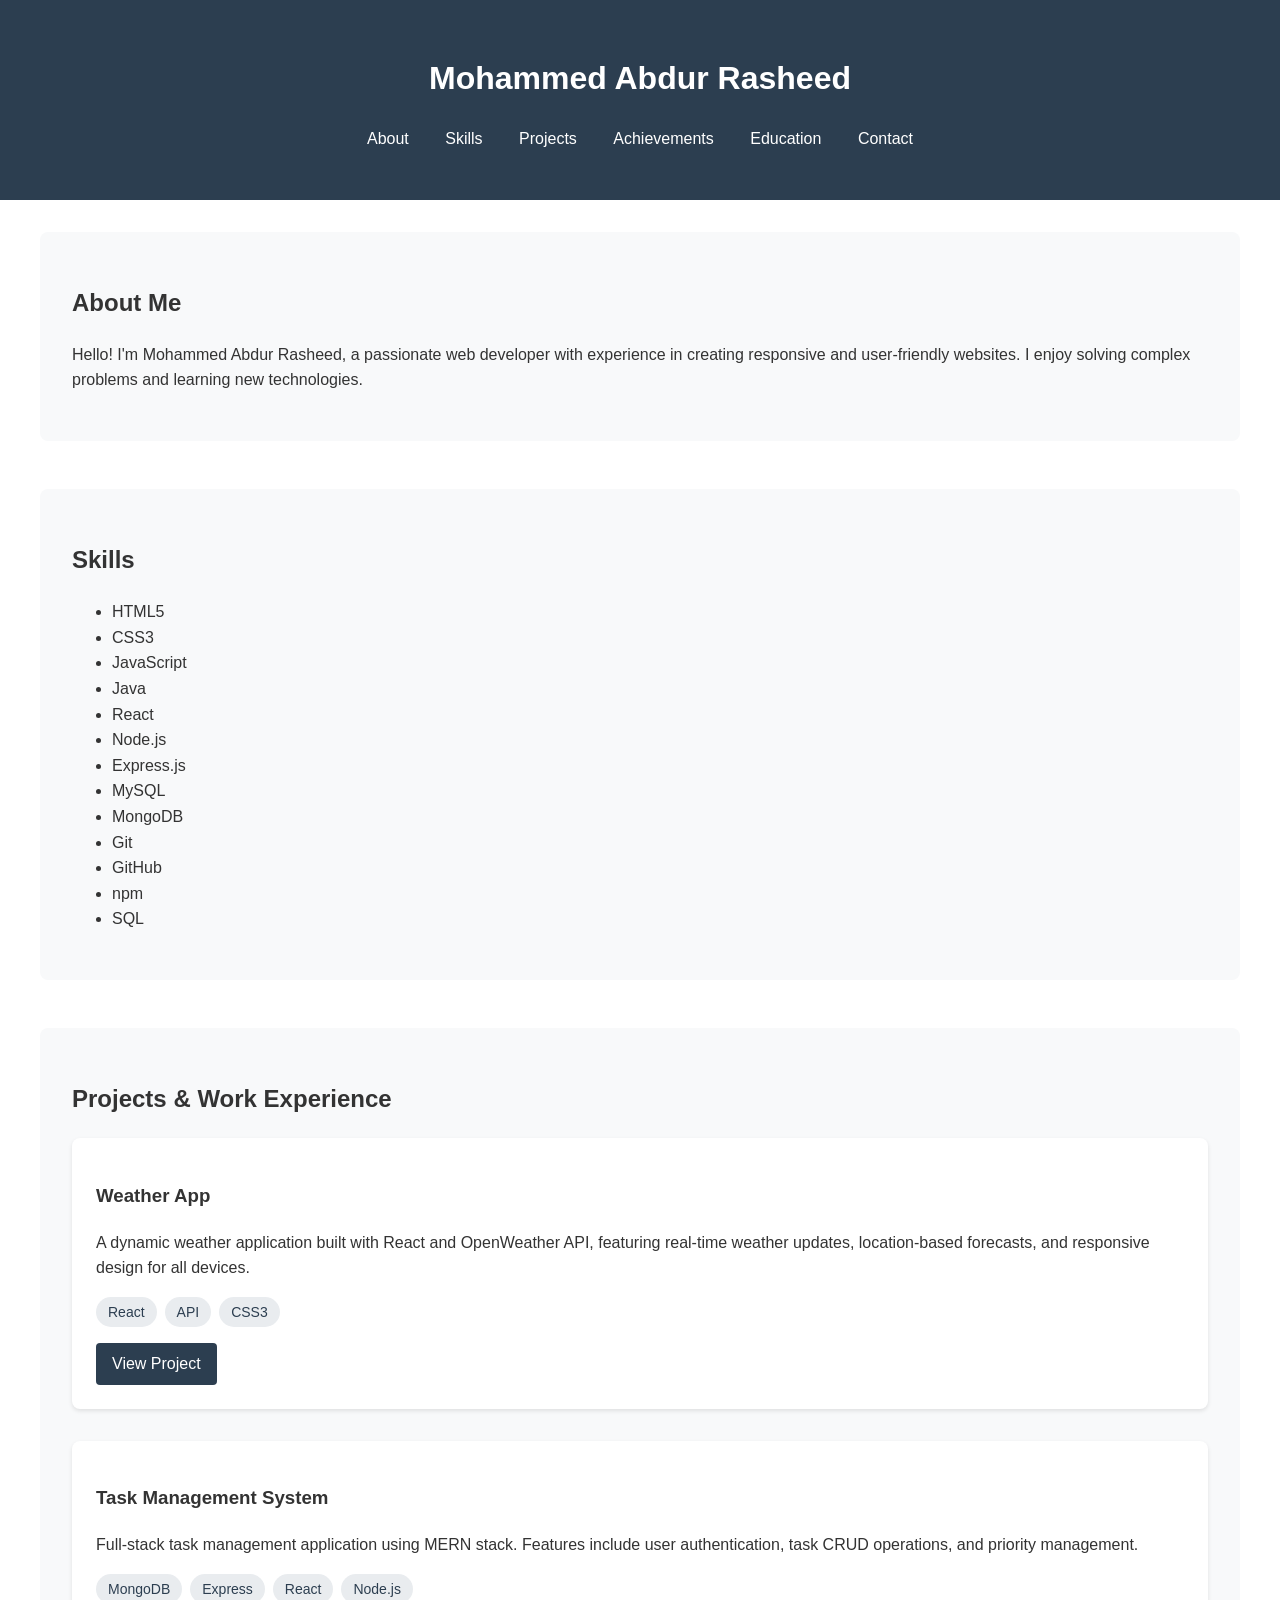
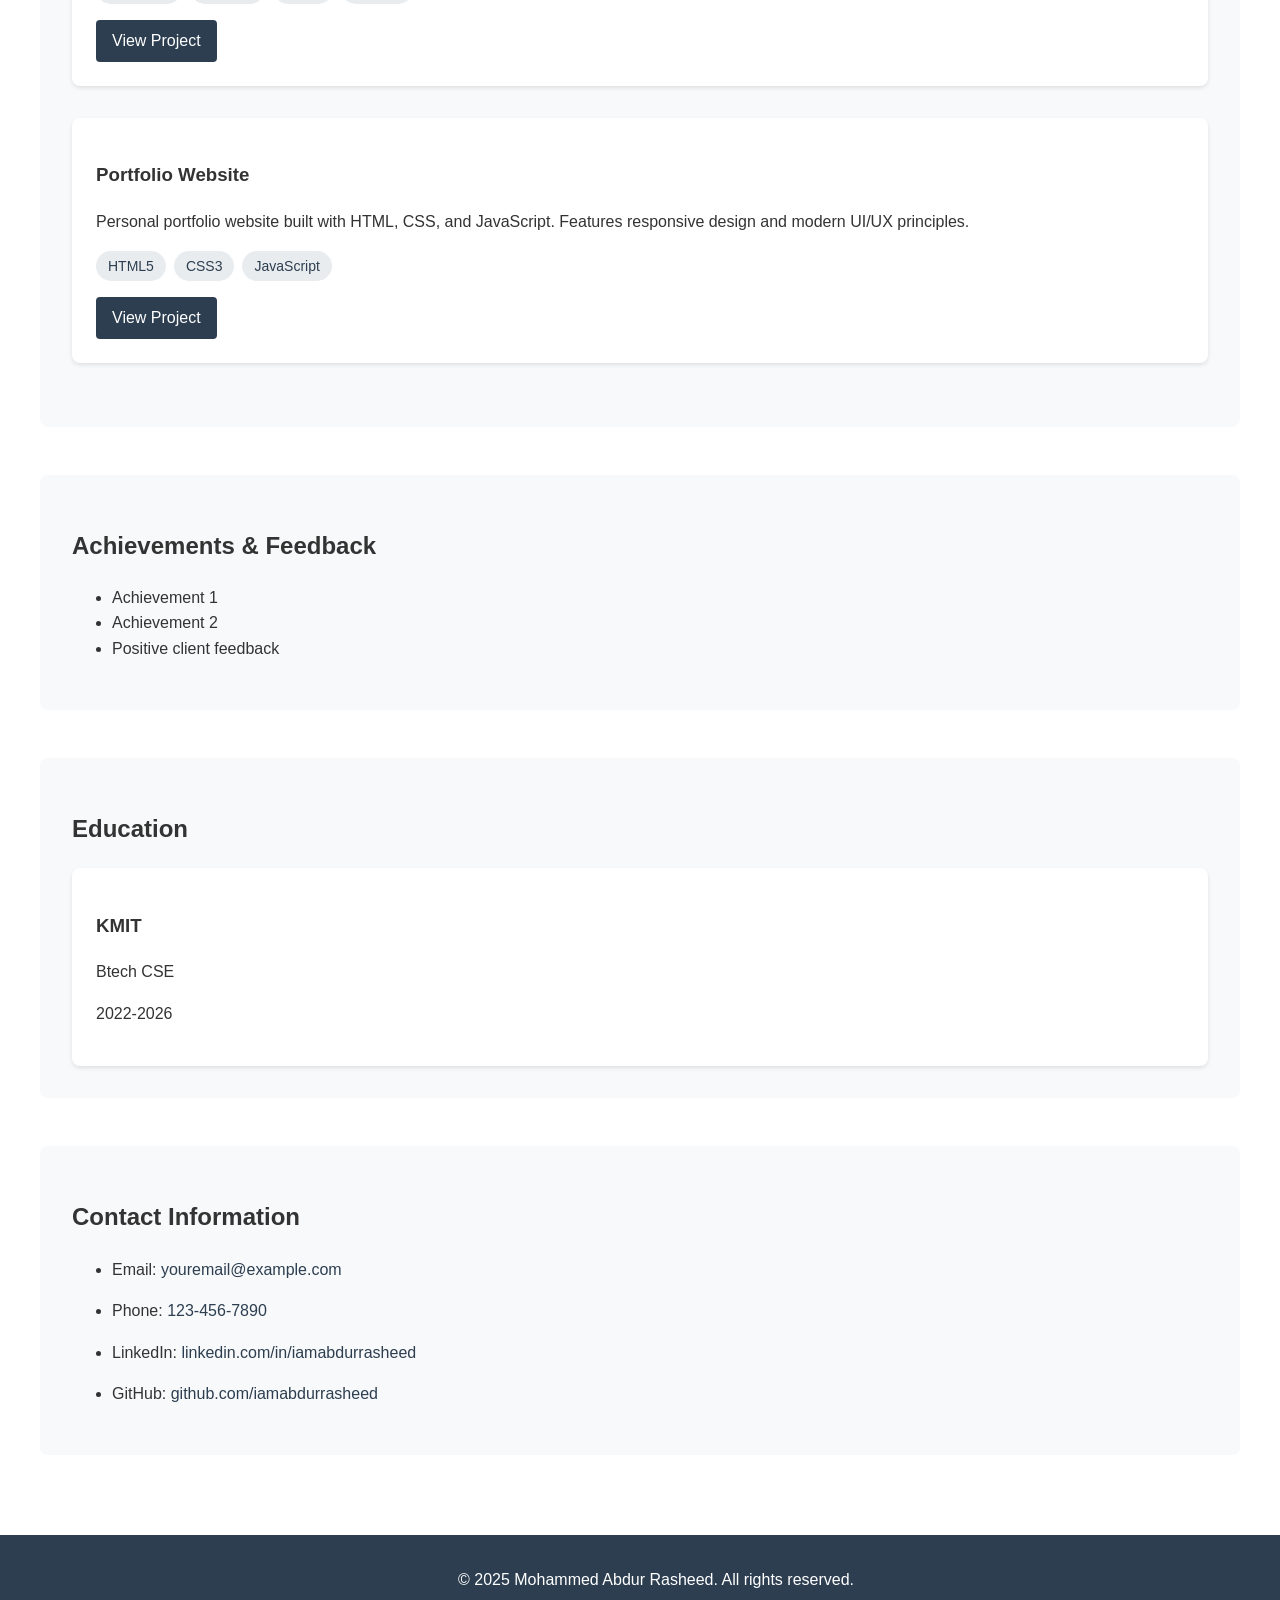
==== portfolio.html @ 2d7e83a1 "first commit" ====
<!DOCTYPE html>
<html lang="en">
<head>
    <meta charset="UTF-8">
    <meta name="viewport" content="width=device-width, initial-scale=1.0">
    <title>My Portfolio</title>
    <style>
        /* Internal CSS */
        body {
            font-family: 'Arial', sans-serif;
            line-height: 1.6;
            margin: 0;
            padding: 0;
            color: #333;
        }

        header {
            background-color: #2c3e50;
            color: white;
            padding: 2rem;
            text-align: center;
        }

        nav ul {
            list-style: none;
            padding: 0;
        }

        nav ul li {
            display: inline;
            margin: 0 1rem;
        }

        nav ul li a {
            color: white;
            text-decoration: none;
        }

        main {
            max-width: 1200px;
            margin: 0 auto;
            padding: 2rem;
        }

        section {
            margin-bottom: 3rem;
            padding: 2rem;
            border-radius: 8px;
            background-color: #f8f9fa;
        }

        .skills ul {
            display: grid;
            grid-template-columns: repeat(auto-fit, minmax(150px, 1fr));
            gap: 1rem;
            list-style: none;
            padding: 0;
        }

        .skills li {
            background-color: #e9ecef;
            padding: 0.5rem 1rem;
            border-radius: 4px;
            text-align: center;
        }

        .project-card {
            background-color: white;
            padding: 1.5rem;
            border-radius: 8px;
            box-shadow: 0 2px 4px rgba(0,0,0,0.1);
            margin-bottom: 2rem;
            transition: transform 0.2s;
        }

        .project-card:hover {
            transform: translateY(-5px);
        }

        .project-card a {
            display: inline-block;
            margin-top: 1rem;
            padding: 0.5rem 1rem;
            background-color: #2c3e50;
            color: white;
            text-decoration: none;
            border-radius: 4px;
        }

        .project-card a:hover {
            background-color: #34495e;
        }

        .contact-info li {
            margin-bottom: 1rem;
        }

        .contact-info a {
            color: #2c3e50;
            text-decoration: none;
        }

        footer {
            background-color: #2c3e50;
            color: white;
            text-align: center;
            padding: 1rem;
            position: relative;
            bottom: 0;
            width: 100%;
        }

        .education-item {
            background-color: white;
            padding: 1.5rem;
            border-radius: 8px;
            box-shadow: 0 2px 4px rgba(0,0,0,0.1);
        }

        .tech-stack {
            display: flex;
            flex-wrap: wrap;
            gap: 0.5rem;
            margin-top: 1rem;
        }

        .tech-tag {
            background-color: #e9ecef;
            padding: 0.25rem 0.75rem;
            border-radius: 15px;
            font-size: 0.875rem;
            color: #2c3e50;
        }
    </style>
</head>
<body>
    <header>
        <h1>Mohammed Abdur Rasheed</h1>
        <nav>
            <ul>
                <li><a href="#about">About</a></li>
                <li><a href="#skills">Skills</a></li>
                <li><a href="#projects">Projects</a></li>
                <li><a href="#achievements">Achievements</a></li>
                <li><a href="#education">Education</a></li>
                <li><a href="#contact">Contact</a></li>
            </ul>
        </nav>
    </header>

    <main>
        <section id="about">
            <h2>About Me</h2>
            <p>Hello! I'm Mohammed Abdur Rasheed, a passionate web developer with experience in creating responsive and user-friendly websites. I enjoy solving complex problems and learning new technologies.</p>
        </section>

        <section id="skills">
            <h2>Skills</h2>
            <ul>
                <li>HTML5</li>
                <li>CSS3</li>
                <li>JavaScript</li>
                <li>Java</li>
                <li>React</li>
                <li>Node.js</li>
                <li>Express.js</li>
                <li>MySQL</li>
                <li>MongoDB</li>
                <li>Git</li>
                <li>GitHub</li>
                <li>npm</li>
                <li>SQL</li>

            </ul>
        </section>

        <section id="projects">
            <h2>Projects & Work Experience</h2>
            <article class="project-card">
                <h3>Weather App</h3>
                <p>A dynamic weather application built with React and OpenWeather API, featuring real-time weather updates, location-based forecasts, and responsive design for all devices.</p>
                <div class="tech-stack">
                    <span class="tech-tag">React</span>
                    <span class="tech-tag">API</span>
                    <span class="tech-tag">CSS3</span>
                </div>
                <a href="https://github.com/iamabdurrasheed/weather-app">View Project</a>
            </article>

            <article class="project-card">
                <h3>Task Management System</h3>
                <p>Full-stack task management application using MERN stack. Features include user authentication, task CRUD operations, and priority management.</p>
                <div class="tech-stack">
                    <span class="tech-tag">MongoDB</span>
                    <span class="tech-tag">Express</span>
                    <span class="tech-tag">React</span>
                    <span class="tech-tag">Node.js</span>
                </div>
                <a href="https://github.com/iamabdurrasheed/task-manager">View Project</a>
            </article>

            <article class="project-card">
                <h3>Portfolio Website</h3>
                <p>Personal portfolio website built with HTML, CSS, and JavaScript. Features responsive design and modern UI/UX principles.</p>
                <div class="tech-stack">
                    <span class="tech-tag">HTML5</span>
                    <span class="tech-tag">CSS3</span>
                    <span class="tech-tag">JavaScript</span>
                </div>
                <a href="https://github.com/iamabdurrasheed/portfolio">View Project</a>
            </article>
        </section>

        <section id="achievements">
            <h2>Achievements & Feedback</h2>
            <ul>
                <li>Achievement 1</li>
                <li>Achievement 2</li>
                <li>Positive client feedback</li>
            </ul>
        </section>

        <section id="education">
            <h2>Education</h2>
            <div class="education-item">
                <h3>KMIT</h3>
                <p>Btech CSE</p>
                <p>2022-2026</p>
            </div>
        </section>

        <section id="contact">
            <h2>Contact Information</h2>
            <ul class="contact-info">
                <li>Email: <a href="mailto:youremail@example.com">youremail@example.com</a></li>
                <li>Phone: <a href="tel:+1234567890">123-456-7890</a></li>
                <li>LinkedIn: <a href="https://linkedin.com/in/iamabdurrasheed">linkedin.com/in/iamabdurrasheed</a></li>
                <li>GitHub: <a href="https://github.com/iamabdurrasheed">github.com/iamabdurrasheed</a></li>
            
            </ul>
        </section>
    </main>

    <footer>
        <p>&copy; 2025 Mohammed Abdur Rasheed. All rights reserved.</p>
    </footer>
</body>
</html>
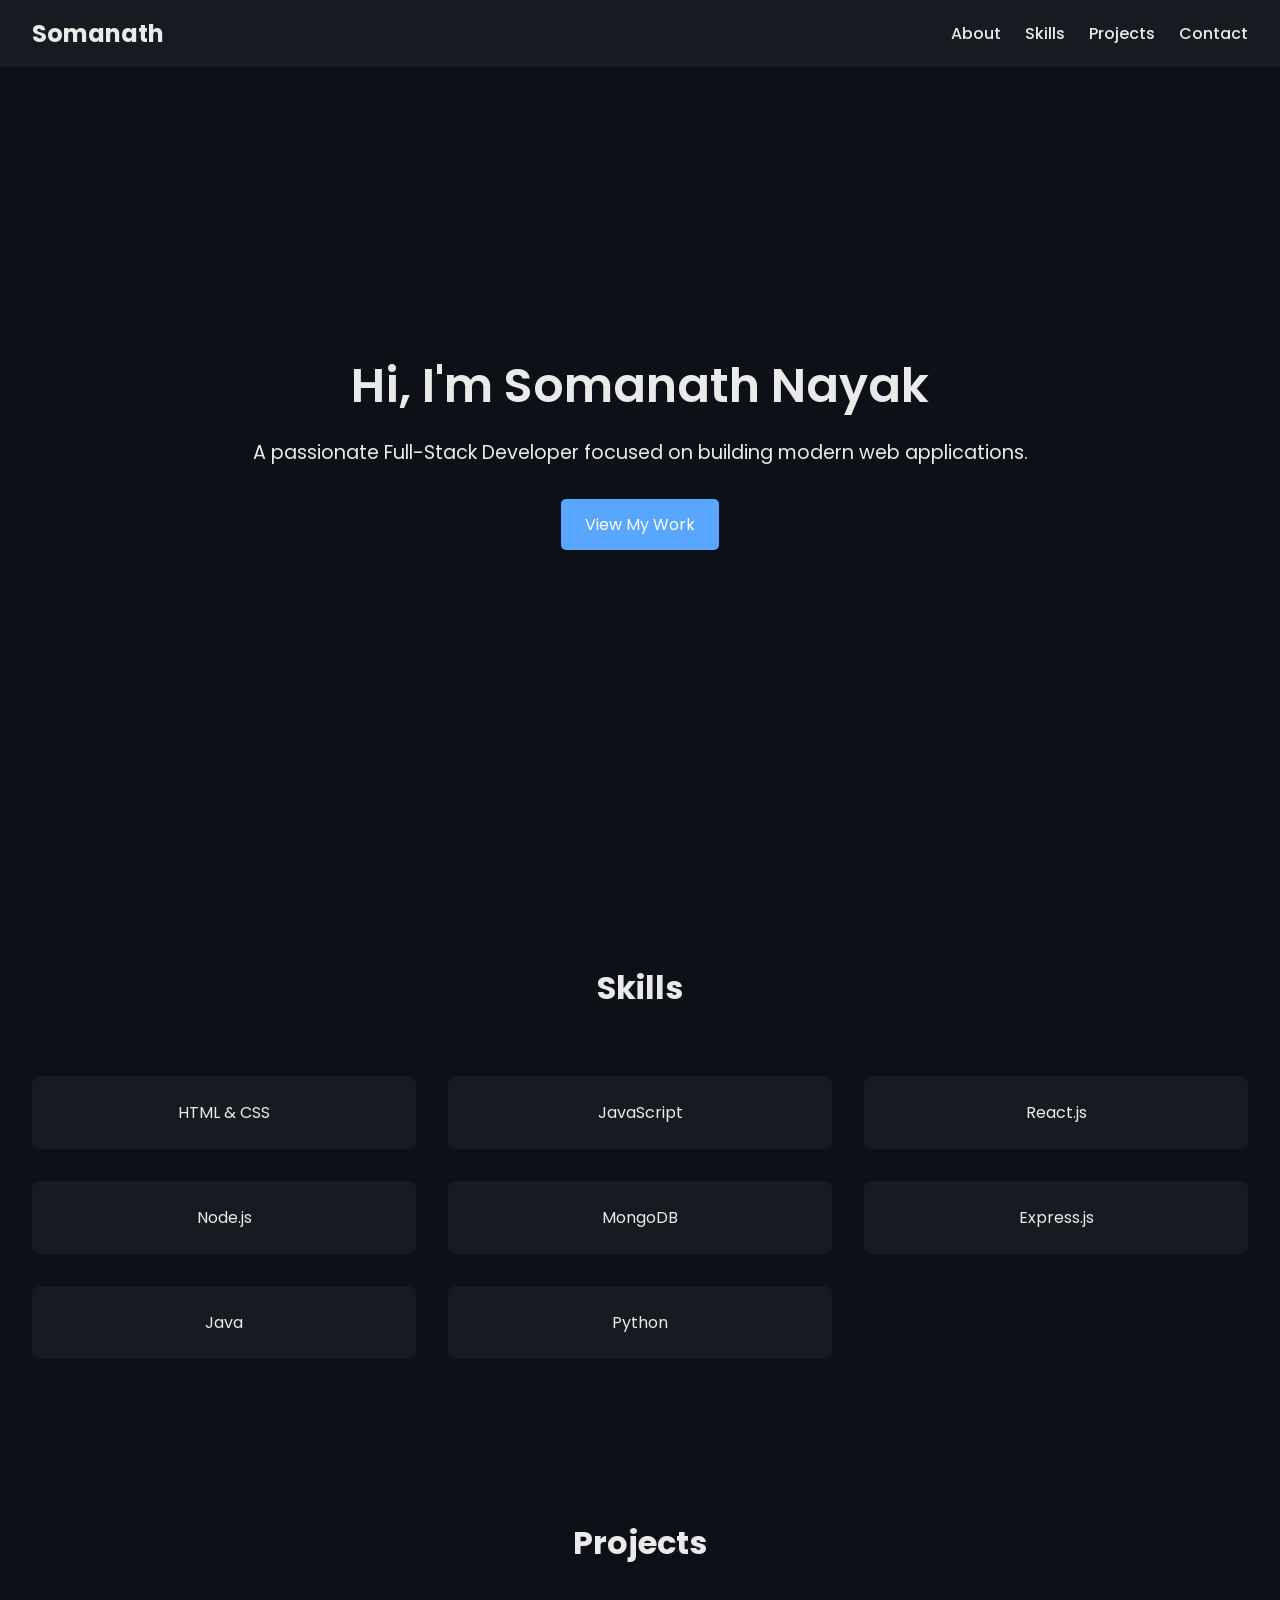
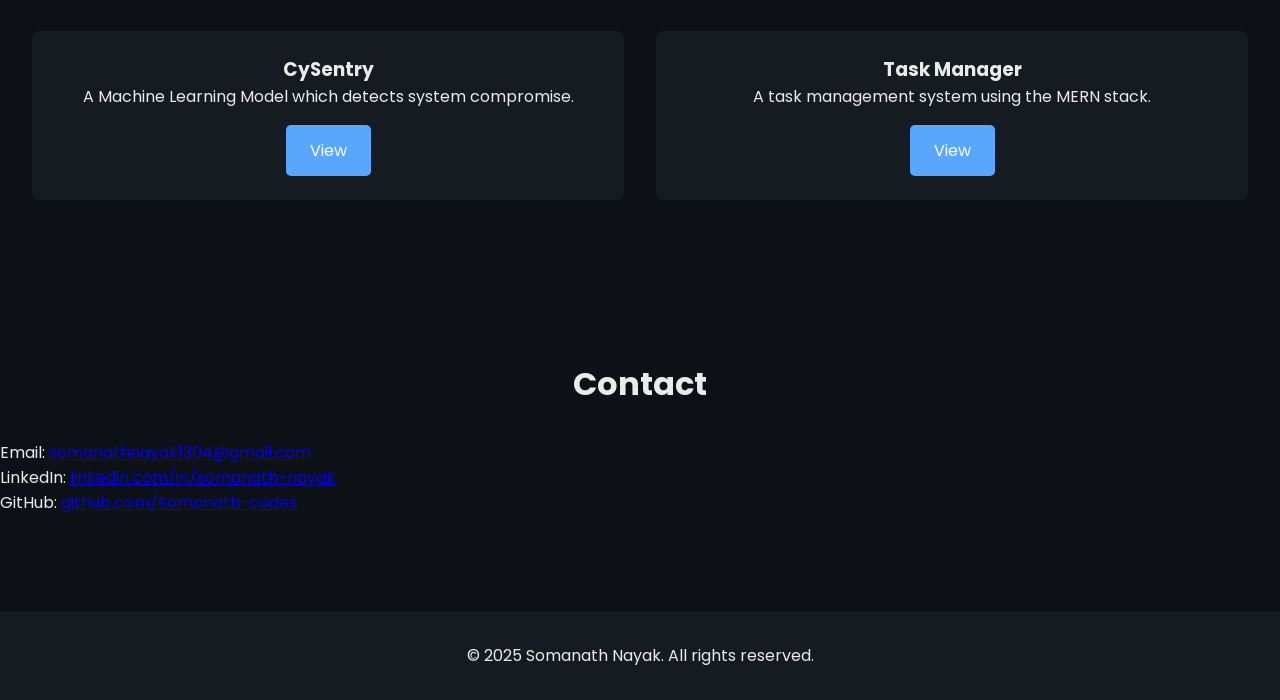
==== commit 9accf0a1: "Update portfolio.html" ====
--- a/portfolio.html
+++ b/portfolio.html
@@ -3,246 +3,168 @@
 <head>
     <meta charset="UTF-8">
     <meta name="viewport" content="width=device-width, initial-scale=1.0">
-    <title>My Portfolio</title>
+    <title>Somanath Nayak - Portfolio</title>
+    <link href="https://fonts.googleapis.com/css2?family=Poppins:wght@300;400;600&display=swap" rel="stylesheet">
     <style>
-        /* Internal CSS */
-        body {
-            font-family: 'Arial', sans-serif;
-            line-height: 1.6;
+        * {
             margin: 0;
             padding: 0;
-            color: #333;
+            box-sizing: border-box;
+            font-family: 'Poppins', sans-serif;
         }
-
+        body {
+            background-color: #0d1117;
+            color: #eaeaea;
+        }
+        .container {
+            max-width: 1200px;
+            margin: auto;
+            padding: 2rem;
+        }
         header {
-            background-color: #2c3e50;
-            color: white;
-            padding: 2rem;
+            display: flex;
+            justify-content: space-between;
+            align-items: center;
+            padding: 1rem 2rem;
+            background: #161b22;
+            position: fixed;
+            width: 100%;
+            top: 0;
+            z-index: 1000;
+        }
+        header nav ul {
+            list-style: none;
+            display: flex;
+            gap: 1.5rem;
+        }
+        header nav ul li a {
+            text-decoration: none;
+            color: #eaeaea;
+            font-weight: 500;
+            transition: color 0.3s;
+        }
+        header nav ul li a:hover {
+            color: #58a6ff;
+        }
+        .hero {
+            display: flex;
+            flex-direction: column;
+            justify-content: center;
+            align-items: center;
+            height: 100vh;
             text-align: center;
         }
-
-        nav ul {
-            list-style: none;
-            padding: 0;
+        .hero h1 {
+            font-size: 3rem;
+            font-weight: 600;
         }
-
-        nav ul li {
-            display: inline;
-            margin: 0 1rem;
+        .hero p {
+            font-size: 1.2rem;
+            margin: 1rem 0;
         }
-
-        nav ul li a {
+        .btn {
+            display: inline-block;
+            padding: 0.8rem 1.5rem;
+            background: #58a6ff;
             color: white;
             text-decoration: none;
+            border-radius: 5px;
+            margin-top: 1rem;
+            transition: 0.3s;
         }
-
-        main {
-            max-width: 1200px;
-            margin: 0 auto;
+        .btn:hover {
+            background: #1f6feb;
+        }
+        .section {
+            padding: 4rem 0;
+        }
+        .section h2 {
+            text-align: center;
+            font-size: 2rem;
+            margin-bottom: 2rem;
+        }
+        .grid {
+            display: grid;
+            grid-template-columns: repeat(auto-fit, minmax(300px, 1fr));
+            gap: 2rem;
             padding: 2rem;
         }
-
-        section {
-            margin-bottom: 3rem;
-            padding: 2rem;
-            border-radius: 8px;
-            background-color: #f8f9fa;
-        }
-
-        .skills ul {
-            display: grid;
-            grid-template-columns: repeat(auto-fit, minmax(150px, 1fr));
-            gap: 1rem;
-            list-style: none;
-            padding: 0;
-        }
-
-        .skills li {
-            background-color: #e9ecef;
-            padding: 0.5rem 1rem;
-            border-radius: 4px;
-            text-align: center;
-        }
-
-        .project-card {
-            background-color: white;
+        .card {
+            background: #161b22;
             padding: 1.5rem;
             border-radius: 8px;
-            box-shadow: 0 2px 4px rgba(0,0,0,0.1);
-            margin-bottom: 2rem;
-            transition: transform 0.2s;
+            text-align: center;
+            transition: transform 0.3s;
         }
-
-        .project-card:hover {
-            transform: translateY(-5px);
+        .card:hover {
+            transform: translateY(-10px);
         }
-
-        .project-card a {
-            display: inline-block;
-            margin-top: 1rem;
-            padding: 0.5rem 1rem;
-            background-color: #2c3e50;
-            color: white;
-            text-decoration: none;
-            border-radius: 4px;
-        }
-
-        .project-card a:hover {
-            background-color: #34495e;
-        }
-
-        .contact-info li {
-            margin-bottom: 1rem;
-        }
-
-        .contact-info a {
-            color: #2c3e50;
-            text-decoration: none;
-        }
-
         footer {
-            background-color: #2c3e50;
-            color: white;
             text-align: center;
-            padding: 1rem;
-            position: relative;
-            bottom: 0;
-            width: 100%;
-        }
-
-        .education-item {
-            background-color: white;
-            padding: 1.5rem;
-            border-radius: 8px;
-            box-shadow: 0 2px 4px rgba(0,0,0,0.1);
-        }
-
-        .tech-stack {
-            display: flex;
-            flex-wrap: wrap;
-            gap: 0.5rem;
-            margin-top: 1rem;
-        }
-
-        .tech-tag {
-            background-color: #e9ecef;
-            padding: 0.25rem 0.75rem;
-            border-radius: 15px;
-            font-size: 0.875rem;
-            color: #2c3e50;
+            padding: 2rem;
+            background: #161b22;
+            margin-top: 2rem;
         }
     </style>
 </head>
 <body>
     <header>
-        <h1>Mohammed Abdur Rasheed</h1>
+        <h2>Somanath</h2>
         <nav>
             <ul>
                 <li><a href="#about">About</a></li>
                 <li><a href="#skills">Skills</a></li>
                 <li><a href="#projects">Projects</a></li>
-                <li><a href="#achievements">Achievements</a></li>
-                <li><a href="#education">Education</a></li>
                 <li><a href="#contact">Contact</a></li>
             </ul>
         </nav>
     </header>
 
-    <main>
-        <section id="about">
-            <h2>About Me</h2>
-            <p>Hello! I'm Mohammed Abdur Rasheed, a passionate web developer with experience in creating responsive and user-friendly websites. I enjoy solving complex problems and learning new technologies.</p>
-        </section>
+    <section class="hero">
+        <h1>Hi, I'm Somanath Nayak</h1>
+        <p>A passionate Full-Stack Developer focused on building modern web applications.</p>
+        <a href="#projects" class="btn">View My Work</a>
+    </section>
 
-        <section id="skills">
-            <h2>Skills</h2>
-            <ul>
-                <li>HTML5</li>
-                <li>CSS3</li>
-                <li>JavaScript</li>
-                <li>Java</li>
-                <li>React</li>
-                <li>Node.js</li>
-                <li>Express.js</li>
-                <li>MySQL</li>
-                <li>MongoDB</li>
-                <li>Git</li>
-                <li>GitHub</li>
-                <li>npm</li>
-                <li>SQL</li>
+    <section id="skills" class="section">
+        <h2>Skills</h2>
+        <div class="grid">
+            <div class="card">HTML & CSS</div>
+            <div class="card">JavaScript</div>
+            <div class="card">React.js</div>
+            <div class="card">Node.js</div>
+            <div class="card">MongoDB</div>
+            <div class="card">Express.js</div>
+            <div class="card">Java</div>
+            <div class="card">Python</div>
+        </div>
+    </section>
 
-            </ul>
-        </section>
+    <section id="projects" class="section">
+        <h2>Projects</h2>
+        <div class="grid">
+            <div class="card">
+                <h3>CySentry</h3>
+                <p>A Machine Learning Model which detects system compromise.</p>
+                <a href="#" class="btn">View</a>
+            </div>
+            <div class="card">
+                <h3>Task Manager</h3>
+                <p>A task management system using the MERN stack.</p>
+                <a href="#" class="btn">View</a>
+            </div>
+        </div>
+    </section>
 
-        <section id="projects">
-            <h2>Projects & Work Experience</h2>
-            <article class="project-card">
-                <h3>Weather App</h3>
-                <p>A dynamic weather application built with React and OpenWeather API, featuring real-time weather updates, location-based forecasts, and responsive design for all devices.</p>
-                <div class="tech-stack">
-                    <span class="tech-tag">React</span>
-                    <span class="tech-tag">API</span>
-                    <span class="tech-tag">CSS3</span>
-                </div>
-                <a href="https://github.com/iamabdurrasheed/weather-app">View Project</a>
-            </article>
-
-            <article class="project-card">
-                <h3>Task Management System</h3>
-                <p>Full-stack task management application using MERN stack. Features include user authentication, task CRUD operations, and priority management.</p>
-                <div class="tech-stack">
-                    <span class="tech-tag">MongoDB</span>
-                    <span class="tech-tag">Express</span>
-                    <span class="tech-tag">React</span>
-                    <span class="tech-tag">Node.js</span>
-                </div>
-                <a href="https://github.com/iamabdurrasheed/task-manager">View Project</a>
-            </article>
-
-            <article class="project-card">
-                <h3>Portfolio Website</h3>
-                <p>Personal portfolio website built with HTML, CSS, and JavaScript. Features responsive design and modern UI/UX principles.</p>
-                <div class="tech-stack">
-                    <span class="tech-tag">HTML5</span>
-                    <span class="tech-tag">CSS3</span>
-                    <span class="tech-tag">JavaScript</span>
-                </div>
-                <a href="https://github.com/iamabdurrasheed/portfolio">View Project</a>
-            </article>
-        </section>
-
-        <section id="achievements">
-            <h2>Achievements & Feedback</h2>
-            <ul>
-                <li>Achievement 1</li>
-                <li>Achievement 2</li>
-                <li>Positive client feedback</li>
-            </ul>
-        </section>
-
-        <section id="education">
-            <h2>Education</h2>
-            <div class="education-item">
-                <h3>KMIT</h3>
-                <p>Btech CSE</p>
-                <p>2022-2026</p>
-            </div>
-        </section>
-
-        <section id="contact">
-            <h2>Contact Information</h2>
-            <ul class="contact-info">
-                <li>Email: <a href="mailto:youremail@example.com">youremail@example.com</a></li>
-                <li>Phone: <a href="tel:+1234567890">123-456-7890</a></li>
-                <li>LinkedIn: <a href="https://linkedin.com/in/iamabdurrasheed">linkedin.com/in/iamabdurrasheed</a></li>
-                <li>GitHub: <a href="https://github.com/iamabdurrasheed">github.com/iamabdurrasheed</a></li>
-            
-            </ul>
-        </section>
-    </main>
+    <section id="contact" class="section">
+        <h2>Contact</h2>
+        <p>Email: <a href="mailto:somanathnayak1304@gmail.com">somanathnayak1304@gmail.com</a></p>
+        <p>LinkedIn: <a href="https://www.linkedin.com/in/somanath-nayak-354488247/">linkedin.com/in/somanath-nayak</a></p>
+        <p>GitHub: <a href="https://github.com/Somanath-codes">github.com/Somanath-codes</a></p>
+    </section>
 
     <footer>
-        <p>&copy; 2025 Mohammed Abdur Rasheed. All rights reserved.</p>
+        <p>&copy; 2025 Somanath Nayak. All rights reserved.</p>
     </footer>
 </body>
-</html>+</html>
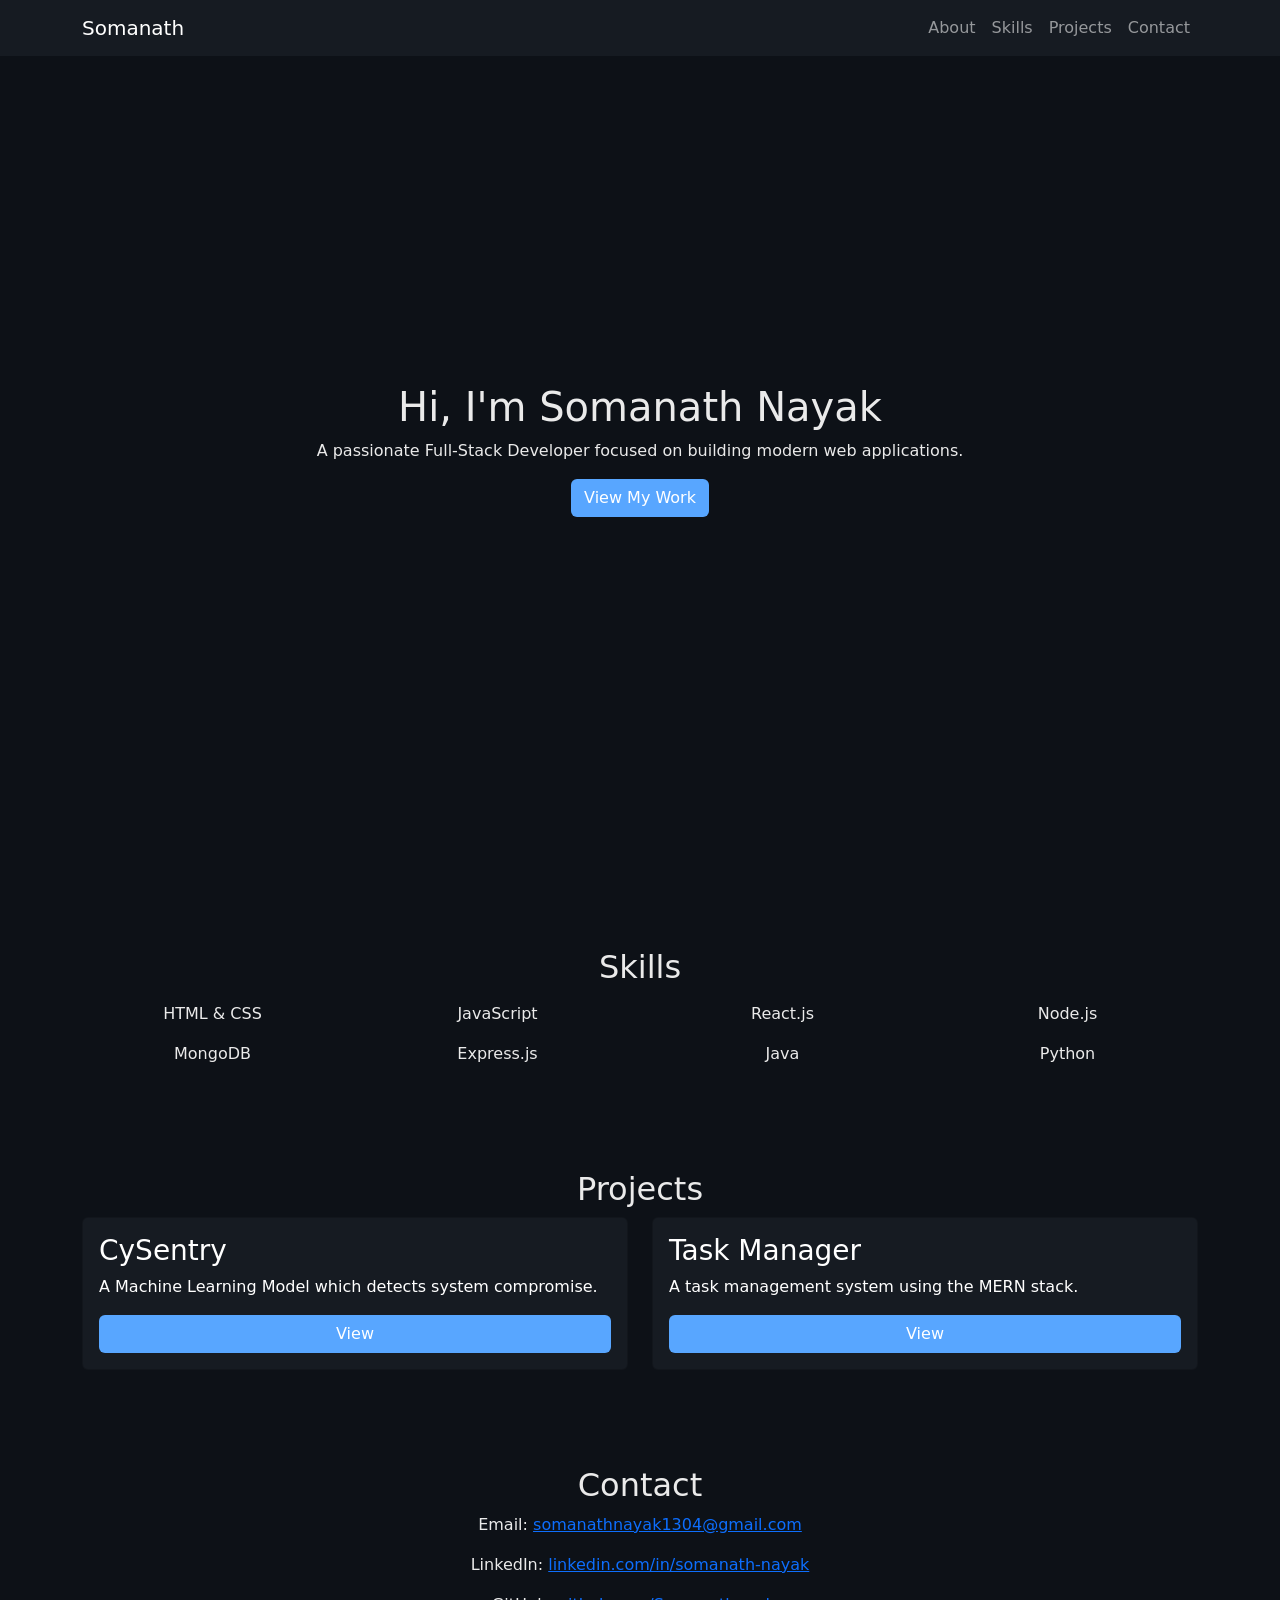
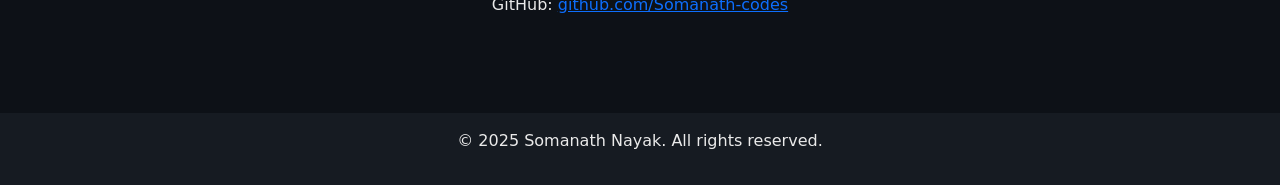
==== commit 7df6c5b7: "Update portfolio.html with cdn bootstrap" ====
--- a/portfolio.html
+++ b/portfolio.html
@@ -4,159 +4,101 @@
     <meta charset="UTF-8">
     <meta name="viewport" content="width=device-width, initial-scale=1.0">
     <title>Somanath Nayak - Portfolio</title>
-    <link href="https://fonts.googleapis.com/css2?family=Poppins:wght@300;400;600&display=swap" rel="stylesheet">
+    <link href="https://cdn.jsdelivr.net/npm/bootstrap@5.3.0/dist/css/bootstrap.min.css" rel="stylesheet">
     <style>
-        * {
-            margin: 0;
-            padding: 0;
-            box-sizing: border-box;
-            font-family: 'Poppins', sans-serif;
-        }
         body {
             background-color: #0d1117;
             color: #eaeaea;
         }
-        .container {
-            max-width: 1200px;
-            margin: auto;
-            padding: 2rem;
-        }
-        header {
-            display: flex;
-            justify-content: space-between;
-            align-items: center;
-            padding: 1rem 2rem;
+        .navbar {
             background: #161b22;
-            position: fixed;
-            width: 100%;
-            top: 0;
-            z-index: 1000;
-        }
-        header nav ul {
-            list-style: none;
-            display: flex;
-            gap: 1.5rem;
-        }
-        header nav ul li a {
-            text-decoration: none;
-            color: #eaeaea;
-            font-weight: 500;
-            transition: color 0.3s;
-        }
-        header nav ul li a:hover {
-            color: #58a6ff;
         }
         .hero {
+            height: 100vh;
             display: flex;
             flex-direction: column;
             justify-content: center;
             align-items: center;
-            height: 100vh;
             text-align: center;
         }
-        .hero h1 {
-            font-size: 3rem;
-            font-weight: 600;
-        }
-        .hero p {
-            font-size: 1.2rem;
-            margin: 1rem 0;
-        }
-        .btn {
-            display: inline-block;
-            padding: 0.8rem 1.5rem;
+        .btn-custom {
             background: #58a6ff;
             color: white;
-            text-decoration: none;
-            border-radius: 5px;
-            margin-top: 1rem;
-            transition: 0.3s;
         }
-        .btn:hover {
+        .btn-custom:hover {
             background: #1f6feb;
-        }
-        .section {
-            padding: 4rem 0;
-        }
-        .section h2 {
-            text-align: center;
-            font-size: 2rem;
-            margin-bottom: 2rem;
-        }
-        .grid {
-            display: grid;
-            grid-template-columns: repeat(auto-fit, minmax(300px, 1fr));
-            gap: 2rem;
-            padding: 2rem;
         }
         .card {
             background: #161b22;
-            padding: 1.5rem;
-            border-radius: 8px;
-            text-align: center;
-            transition: transform 0.3s;
-        }
-        .card:hover {
-            transform: translateY(-10px);
+            color: white;
         }
         footer {
+            background: #161b22;
+            padding: 1rem 0;
             text-align: center;
-            padding: 2rem;
-            background: #161b22;
             margin-top: 2rem;
         }
     </style>
 </head>
 <body>
-    <header>
-        <h2>Somanath</h2>
-        <nav>
-            <ul>
-                <li><a href="#about">About</a></li>
-                <li><a href="#skills">Skills</a></li>
-                <li><a href="#projects">Projects</a></li>
-                <li><a href="#contact">Contact</a></li>
-            </ul>
-        </nav>
-    </header>
+    <nav class="navbar navbar-expand-lg navbar-dark fixed-top">
+        <div class="container">
+            <a class="navbar-brand" href="#">Somanath</a>
+            <button class="navbar-toggler" type="button" data-bs-toggle="collapse" data-bs-target="#navbarNav">
+                <span class="navbar-toggler-icon"></span>
+            </button>
+            <div class="collapse navbar-collapse" id="navbarNav">
+                <ul class="navbar-nav ms-auto">
+                    <li class="nav-item"><a class="nav-link" href="#about">About</a></li>
+                    <li class="nav-item"><a class="nav-link" href="#skills">Skills</a></li>
+                    <li class="nav-item"><a class="nav-link" href="#projects">Projects</a></li>
+                    <li class="nav-item"><a class="nav-link" href="#contact">Contact</a></li>
+                </ul>
+            </div>
+        </div>
+    </nav>
 
     <section class="hero">
         <h1>Hi, I'm Somanath Nayak</h1>
         <p>A passionate Full-Stack Developer focused on building modern web applications.</p>
-        <a href="#projects" class="btn">View My Work</a>
+        <a href="#projects" class="btn btn-custom">View My Work</a>
     </section>
 
-    <section id="skills" class="section">
-        <h2>Skills</h2>
-        <div class="grid">
-            <div class="card">HTML & CSS</div>
-            <div class="card">JavaScript</div>
-            <div class="card">React.js</div>
-            <div class="card">Node.js</div>
-            <div class="card">MongoDB</div>
-            <div class="card">Express.js</div>
-            <div class="card">Java</div>
-            <div class="card">Python</div>
+    <section id="skills" class="container py-5">
+        <h2 class="text-center">Skills</h2>
+        <div class="row text-center">
+            <div class="col-md-3 py-2">HTML & CSS</div>
+            <div class="col-md-3 py-2">JavaScript</div>
+            <div class="col-md-3 py-2">React.js</div>
+            <div class="col-md-3 py-2">Node.js</div>
+            <div class="col-md-3 py-2">MongoDB</div>
+            <div class="col-md-3 py-2">Express.js</div>
+            <div class="col-md-3 py-2">Java</div>
+            <div class="col-md-3 py-2">Python</div>
         </div>
     </section>
 
-    <section id="projects" class="section">
-        <h2>Projects</h2>
-        <div class="grid">
-            <div class="card">
-                <h3>CySentry</h3>
-                <p>A Machine Learning Model which detects system compromise.</p>
-                <a href="#" class="btn">View</a>
+    <section id="projects" class="container py-5">
+        <h2 class="text-center">Projects</h2>
+        <div class="row">
+            <div class="col-md-6">
+                <div class="card p-3">
+                    <h3>CySentry</h3>
+                    <p>A Machine Learning Model which detects system compromise.</p>
+                    <a href="#" class="btn btn-custom">View</a>
+                </div>
             </div>
-            <div class="card">
-                <h3>Task Manager</h3>
-                <p>A task management system using the MERN stack.</p>
-                <a href="#" class="btn">View</a>
+            <div class="col-md-6">
+                <div class="card p-3">
+                    <h3>Task Manager</h3>
+                    <p>A task management system using the MERN stack.</p>
+                    <a href="#" class="btn btn-custom">View</a>
+                </div>
             </div>
         </div>
     </section>
 
-    <section id="contact" class="section">
+    <section id="contact" class="container py-5 text-center">
         <h2>Contact</h2>
         <p>Email: <a href="mailto:somanathnayak1304@gmail.com">somanathnayak1304@gmail.com</a></p>
         <p>LinkedIn: <a href="https://www.linkedin.com/in/somanath-nayak-354488247/">linkedin.com/in/somanath-nayak</a></p>
@@ -166,5 +108,7 @@
     <footer>
         <p>&copy; 2025 Somanath Nayak. All rights reserved.</p>
     </footer>
+
+    <script src="https://cdn.jsdelivr.net/npm/bootstrap@5.3.0/dist/js/bootstrap.bundle.min.js"></script>
 </body>
 </html>
